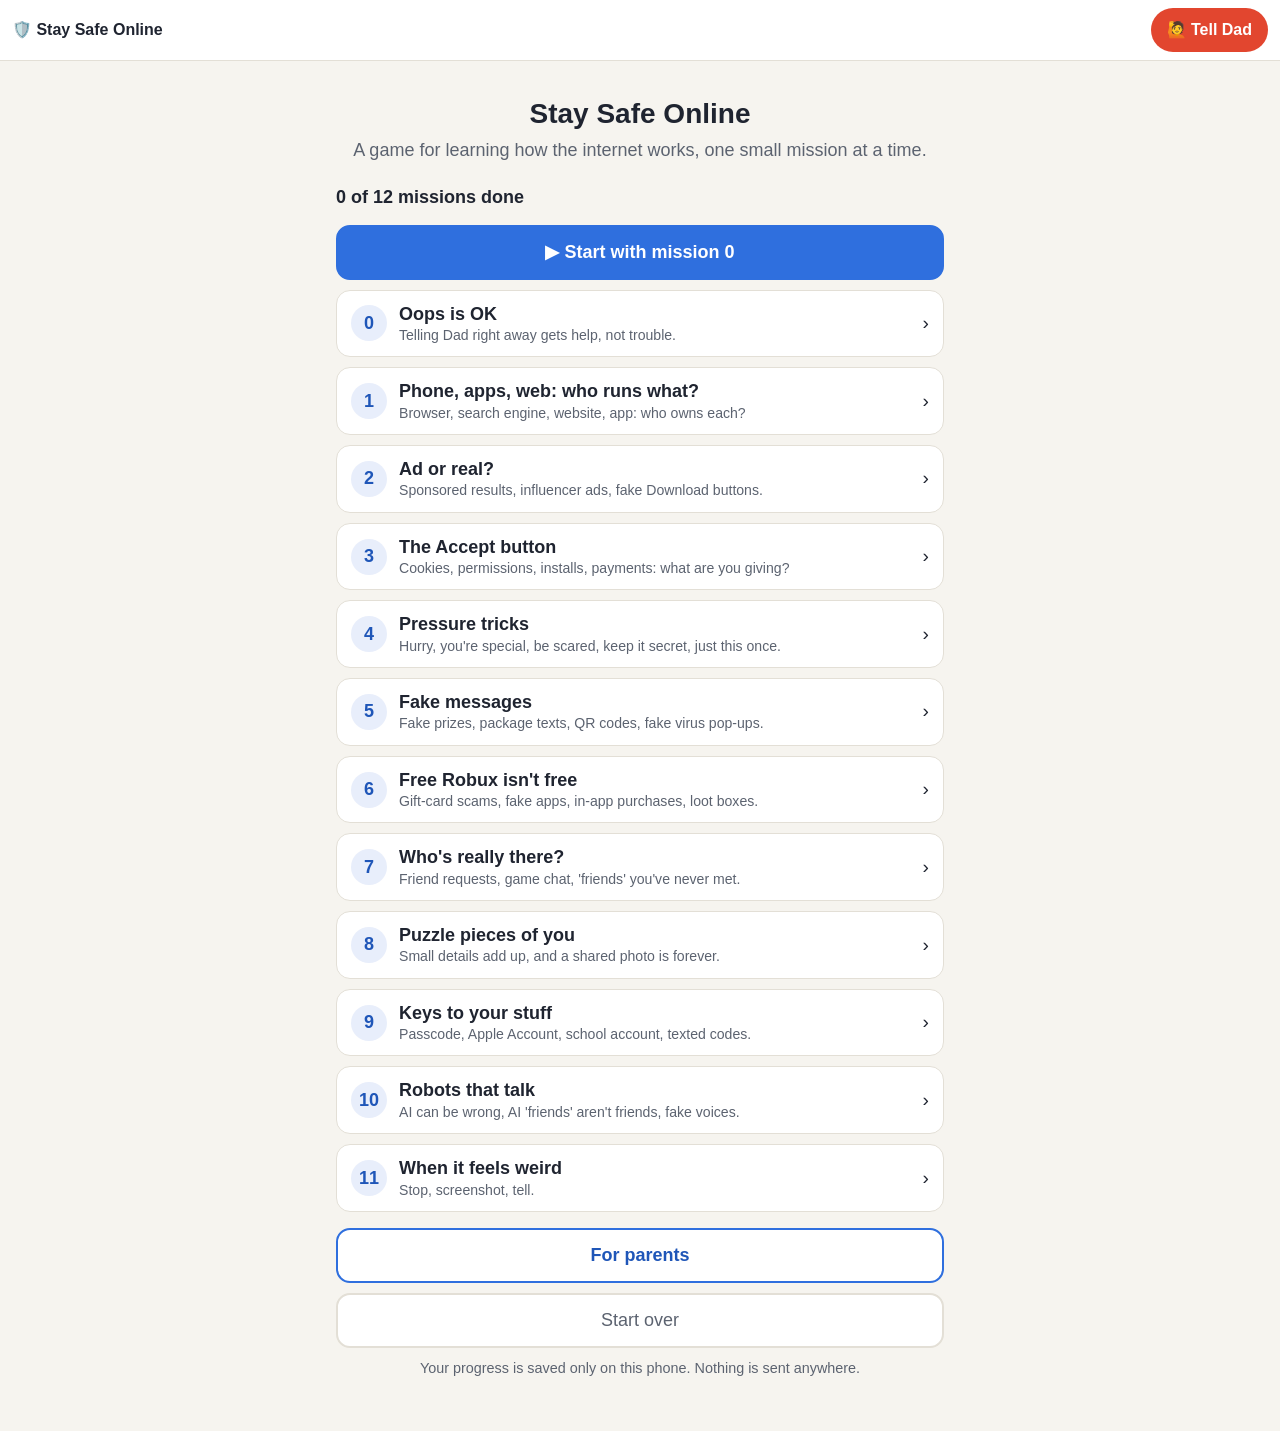
==== index.html @ 1c19ef4d "Stay Safe Online: 12-module self-paced internet safety game Static GitHub Pages site for an 11-year-" ====
<!DOCTYPE html>
<html lang="en">
<head>
  <meta charset="utf-8">
  <meta name="viewport" content="width=device-width, initial-scale=1, viewport-fit=cover">
  <meta name="robots" content="noindex">
  <title>Stay Safe Online</title>
  <link rel="stylesheet" href="styles.css">
</head>
<body>
  <header class="topbar">
    <a class="brand" href="#home">🛡️ Stay Safe Online</a>
    <button type="button" class="tell-dad" id="tellDadBtn" aria-haspopup="dialog">🙋 Tell Dad</button>
  </header>

  <main id="app" tabindex="-1">
    <noscript>
      <p class="card">This game needs JavaScript turned on in Safari. Ask Dad to help.</p>
    </noscript>
  </main>

  <div class="modal" id="tellDadModal" role="dialog" aria-modal="true" aria-labelledby="tellDadTitle" hidden>
    <div class="modal-box">
      <h2 id="tellDadTitle">Go get Dad 💛</h2>
      <p><strong>You're not in trouble.</strong> Telling Dad is always the right move.</p>
      <ol>
        <li>Stop. Don't tap anything else.</li>
        <li>If something weird is on your screen, take a screenshot: press the <strong>side button</strong> and <strong>volume up</strong> together.</li>
        <li>Show Dad your phone. Right now is the best time, even if it feels awkward.</li>
      </ol>
      <p class="small">It's never too late to tell, even if it happened days ago.</p>
      <button type="button" class="btn primary" id="tellDadClose">OK, got it</button>
    </div>
  </div>

  <script src="app.js"></script>
</body>
</html>
---- styles.css ----
/* Stay Safe Online — mobile-first, system fonts only */
:root {
  --bg: #f6f4ef;
  --card: #ffffff;
  --ink: #1f2430;
  --muted: #5c6370;
  --line: #e3dfd6;
  --brand: #2f6fde;
  --brand-dark: #1f56b8;
  --good: #1f8a4c;
  --good-bg: #e7f6ec;
  --oops: #b45d00;
  --oops-bg: #fff3e2;
  --dad: #e2462f;
  --radius: 16px;
  color-scheme: light;
}

* { box-sizing: border-box; }

html { -webkit-text-size-adjust: 100%; }

body {
  margin: 0;
  background: var(--bg);
  color: var(--ink);
  font-family: -apple-system, BlinkMacSystemFont, "Segoe UI", Roboto, Helvetica, Arial, sans-serif;
  font-size: 18px;
  line-height: 1.5;
  overflow-x: hidden;
}

main {
  max-width: 640px;
  margin: 0 auto;
  padding: 16px 16px calc(40px + env(safe-area-inset-bottom));
  outline: none;
}

h1 { font-size: 1.75rem; line-height: 1.2; margin: 8px 0 6px; }
h2 { font-size: 1.35rem; line-height: 1.25; margin: 0 0 10px; }
h3 { font-size: 1.1rem; margin: 0 0 8px; }
p { margin: 0 0 12px; }
ul, ol { padding-left: 1.3em; margin: 0 0 12px; }
li { margin-bottom: 6px; }
a { color: var(--brand-dark); }
.small { font-size: 0.9rem; color: var(--muted); }

/* Top bar */
.topbar {
  position: sticky;
  top: 0;
  z-index: 10;
  display: flex;
  align-items: center;
  justify-content: space-between;
  gap: 8px;
  padding: 8px 12px;
  padding-top: calc(8px + env(safe-area-inset-top));
  background: var(--card);
  border-bottom: 1px solid var(--line);
}
.brand {
  font-weight: 700;
  font-size: 1rem;
  text-decoration: none;
  color: var(--ink);
  min-height: 44px;
  display: flex;
  align-items: center;
}
.tell-dad {
  min-height: 44px;
  padding: 0 16px;
  border: none;
  border-radius: 999px;
  background: var(--dad);
  color: #fff;
  font: inherit;
  font-size: 1rem;
  font-weight: 700;
  cursor: pointer;
}

/* Cards and buttons */
.card {
  background: var(--card);
  border: 1px solid var(--line);
  border-radius: var(--radius);
  padding: 18px;
  margin: 0 0 16px;
}
.btn {
  display: flex;
  align-items: center;
  justify-content: center;
  width: 100%;
  min-height: 52px;
  padding: 12px 16px;
  margin: 0 0 10px;
  border: 2px solid var(--brand);
  border-radius: 14px;
  background: var(--card);
  color: var(--brand-dark);
  font: inherit;
  font-weight: 600;
  text-align: center;
  text-decoration: none;
  cursor: pointer;
}
.btn.primary { background: var(--brand); color: #fff; }
.btn.quiet { border-color: var(--line); color: var(--muted); font-weight: 500; }
.btn:active { transform: scale(0.99); }
.btn[disabled] { opacity: 0.45; cursor: default; }

.choice {
  display: block;
  width: 100%;
  min-height: 52px;
  padding: 14px 16px;
  margin: 0 0 10px;
  border: 2px solid var(--line);
  border-radius: 14px;
  background: var(--card);
  color: var(--ink);
  font: inherit;
  text-align: left;
  cursor: pointer;
}
.choice.picked-good { border-color: var(--good); background: var(--good-bg); }
.choice.picked-oops { border-color: var(--oops); background: var(--oops-bg); }
.choice[disabled] { cursor: default; }

/* Home */
.hero { text-align: center; padding: 12px 4px 4px; }
.hero p { color: var(--muted); }
.progress-line { font-weight: 600; margin: 4px 0 14px; color: var(--ink); }
.module-list { list-style: none; padding: 0; margin: 0 0 16px; }
.module-list li { margin: 0 0 10px; }
.module-link {
  display: flex;
  align-items: center;
  gap: 12px;
  min-height: 60px;
  padding: 12px 14px;
  background: var(--card);
  border: 1px solid var(--line);
  border-radius: 14px;
  color: var(--ink);
  text-decoration: none;
}
.module-num {
  flex: 0 0 36px;
  height: 36px;
  border-radius: 50%;
  background: #e8eefb;
  color: var(--brand-dark);
  font-weight: 700;
  display: flex;
  align-items: center;
  justify-content: center;
}
.module-link.done .module-num { background: var(--good); color: #fff; }
.module-title { flex: 1; font-weight: 600; line-height: 1.3; }
.module-title small { display: block; font-weight: 400; color: var(--muted); font-size: 0.88rem; }
.module-status { font-size: 1.2rem; }

/* Module flow */
.crumb { font-size: 0.9rem; color: var(--muted); margin: 4px 0 8px; }
.steps { display: flex; gap: 6px; margin: 0 0 14px; }
.steps span { flex: 1; height: 6px; border-radius: 3px; background: var(--line); }
.steps span.on { background: var(--brand); }
.question { font-weight: 700; margin: 14px 0 10px; }

.feedback { border-radius: var(--radius); padding: 16px; margin: 6px 0 14px; }
.feedback.good { background: var(--good-bg); border: 2px solid var(--good); }
.feedback.oops { background: var(--oops-bg); border: 2px solid var(--oops); }
.feedback h3 { margin-bottom: 6px; }

.todo { background: #eef3fd; border: 1px solid #cddbf6; border-radius: var(--radius); padding: 16px; margin: 0 0 16px; }
.todo h3 { color: var(--brand-dark); }
.todo ul { margin-bottom: 0; }

.parent-note { background: #fbf2d8; border: 1px dashed #c9a43a; border-radius: var(--radius); padding: 14px 16px; margin: 0 0 16px; font-size: 0.95rem; }

.debrief ol { padding-left: 1.4em; }
.debrief li { font-weight: 600; margin-bottom: 10px; }
.debrief li span { display: block; font-weight: 400; color: var(--muted); font-size: 0.92rem; }

.nav-row { display: flex; gap: 10px; margin-top: 8px; }
.nav-row .btn { flex: 1; margin: 0; font-size: 0.95rem; }

/* Fake screens (phone mock-ups) */
.screen {
  background: #fff;
  border: 3px solid #2a2d34;
  border-radius: 22px;
  padding: 12px;
  margin: 0 0 12px;
  font-size: 0.95rem;
  overflow-wrap: anywhere;
}
.screen-label { font-size: 0.75rem; text-transform: uppercase; letter-spacing: 0.05em; color: var(--muted); margin: 0 0 8px; text-align: center; }
.addr {
  background: #eef0f3;
  border-radius: 10px;
  padding: 6px 10px;
  font-size: 0.85rem;
  color: #3a3f48;
  margin: 0 0 10px;
  text-align: center;
}
.result { padding: 8px 4px; border-bottom: 1px solid #eee; }
.result:last-child { border-bottom: none; }
.result .r-title { color: #1a0dab; font-weight: 600; }
.result .r-url { color: #2a7a3b; font-size: 0.8rem; }
.tag { display: inline-block; font-size: 0.72rem; font-weight: 700; background: #222; color: #fff; border-radius: 4px; padding: 1px 6px; margin-right: 6px; vertical-align: middle; }
.bubble-from { font-size: 0.8rem; color: var(--muted); margin: 0 0 4px; }
.bubble { background: #e9e9eb; border-radius: 18px; padding: 10px 14px; margin: 0 0 8px; max-width: 92%; }
.bubble.me { background: #0a84ff; color: #fff; margin-left: auto; }
.chatline { margin: 0 0 6px; }
.chatline b { color: #6b3fc4; }
.popup {
  border: 2px solid #d33;
  border-radius: 14px;
  padding: 12px;
  text-align: center;
  background: #fff7f7;
}
.popup.calm { border-color: #c8ccd4; background: #fafbfc; }
.fakebtns { display: flex; flex-wrap: wrap; gap: 6px; justify-content: center; margin-top: 8px; }
.fakebtn { display: inline-block; padding: 6px 12px; border-radius: 8px; background: #e6e8ec; font-size: 0.85rem; font-weight: 600; }
.fakebtn.loud { background: #1db954; color: #fff; font-size: 1rem; }
.fakebtn.red { background: #d33; color: #fff; }
.profile { display: flex; gap: 10px; align-items: center; }
.avatar { flex: 0 0 48px; height: 48px; border-radius: 50%; background: #f0e6ff; display: flex; align-items: center; justify-content: center; font-size: 1.6rem; }
.post { border: 1px solid #eee; border-radius: 12px; padding: 8px 10px; margin: 0 0 8px; }

/* Tell Dad modal */
.modal {
  position: fixed;
  inset: 0;
  z-index: 50;
  background: rgba(20, 22, 28, 0.55);
  display: flex;
  align-items: center;
  justify-content: center;
  padding: 16px;
}
.modal[hidden] { display: none; }
.modal-box {
  background: var(--card);
  border-radius: 20px;
  padding: 20px;
  max-width: 440px;
  width: 100%;
  max-height: 90vh;
  overflow-y: auto;
}

/* Parents page */
.parents h2 { margin-top: 8px; }
.parents section { margin-bottom: 18px; }
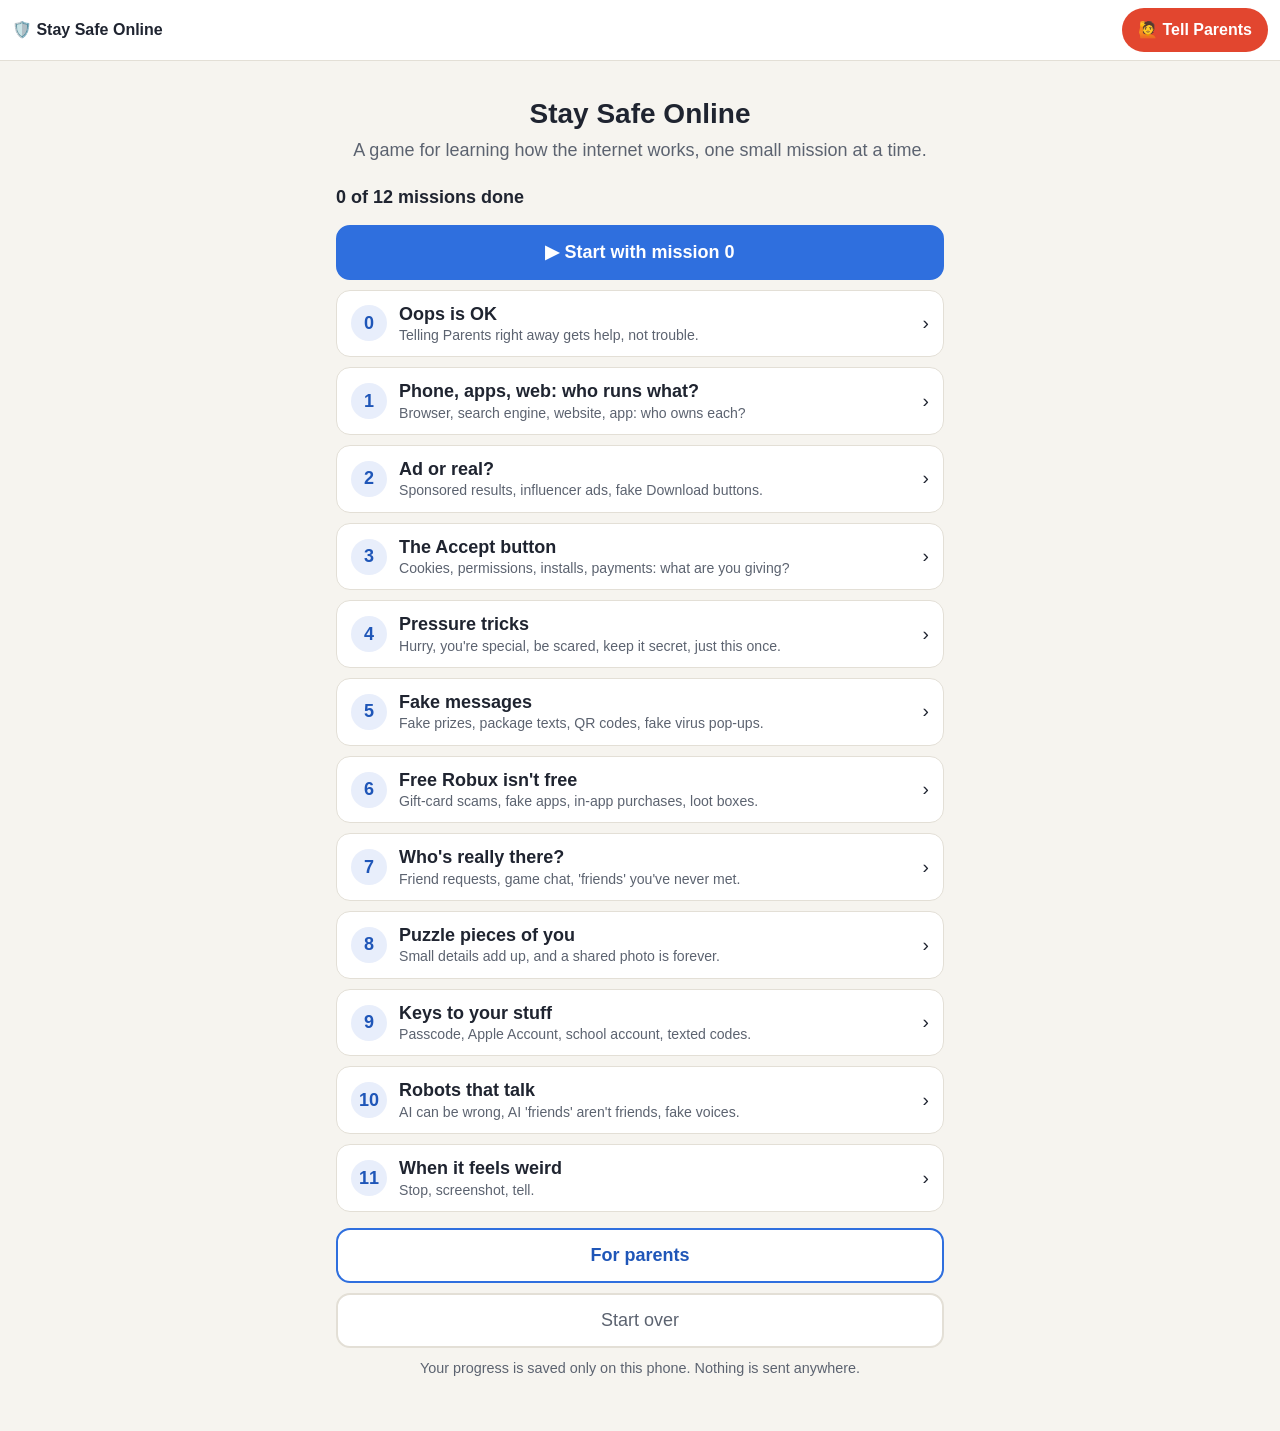
==== commit c6225082: "Say parents instead of dad throughout The button is now Tell Parents, and every mention in scenarios" ====
--- a/index.html
+++ b/index.html
@@ -10,26 +10,26 @@
 <body>
   <header class="topbar">
     <a class="brand" href="#home">🛡️ Stay Safe Online</a>
-    <button type="button" class="tell-dad" id="tellDadBtn" aria-haspopup="dialog">🙋 Tell Dad</button>
+    <button type="button" class="tell-parents" id="tellParentsBtn" aria-haspopup="dialog">🙋 Tell Parents</button>
   </header>
 
   <main id="app" tabindex="-1">
     <noscript>
-      <p class="card">This game needs JavaScript turned on in Safari. Ask Dad to help.</p>
+      <p class="card">This game needs JavaScript turned on in Safari. Ask Parents to help.</p>
     </noscript>
   </main>
 
-  <div class="modal" id="tellDadModal" role="dialog" aria-modal="true" aria-labelledby="tellDadTitle" hidden>
+  <div class="modal" id="tellParentsModal" role="dialog" aria-modal="true" aria-labelledby="tellParentsTitle" hidden>
     <div class="modal-box">
-      <h2 id="tellDadTitle">Go get Dad 💛</h2>
-      <p><strong>You're not in trouble.</strong> Telling Dad is always the right move.</p>
+      <h2 id="tellParentsTitle">Go get Parents 💛</h2>
+      <p><strong>You're not in trouble.</strong> Telling Parents is always the right move.</p>
       <ol>
         <li>Stop. Don't tap anything else.</li>
         <li>If something weird is on your screen, take a screenshot: press the <strong>side button</strong> and <strong>volume up</strong> together.</li>
-        <li>Show Dad your phone. Right now is the best time, even if it feels awkward.</li>
+        <li>Show Parents your phone. Right now is the best time, even if it feels awkward.</li>
       </ol>
       <p class="small">It's never too late to tell, even if it happened days ago.</p>
-      <button type="button" class="btn primary" id="tellDadClose">OK, got it</button>
+      <button type="button" class="btn primary" id="tellParentsClose">OK, got it</button>
     </div>
   </div>
 
--- a/styles.css
+++ b/styles.css
@@ -11,7 +11,7 @@
   --good-bg: #e7f6ec;
   --oops: #b45d00;
   --oops-bg: #fff3e2;
-  --dad: #e2462f;
+  --parents: #e2462f;
   --radius: 16px;
   color-scheme: light;
 }
@@ -69,12 +69,12 @@
   display: flex;
   align-items: center;
 }
-.tell-dad {
+.tell-parents {
   min-height: 44px;
   padding: 0 16px;
   border: none;
   border-radius: 999px;
-  background: var(--dad);
+  background: var(--parents);
   color: #fff;
   font: inherit;
   font-size: 1rem;
@@ -113,24 +113,6 @@
 .btn:active { transform: scale(0.99); }
 .btn[disabled] { opacity: 0.45; cursor: default; }
 
-.choice {
-  display: block;
-  width: 100%;
-  min-height: 52px;
-  padding: 14px 16px;
-  margin: 0 0 10px;
-  border: 2px solid var(--line);
-  border-radius: 14px;
-  background: var(--card);
-  color: var(--ink);
-  font: inherit;
-  text-align: left;
-  cursor: pointer;
-}
-.choice.picked-good { border-color: var(--good); background: var(--good-bg); }
-.choice.picked-oops { border-color: var(--oops); background: var(--oops-bg); }
-.choice[disabled] { cursor: default; }
-
 /* Home */
 .hero { text-align: center; padding: 12px 4px 4px; }
 .hero p { color: var(--muted); }
@@ -172,7 +154,8 @@
 .steps span.on { background: var(--brand); }
 .question { font-weight: 700; margin: 14px 0 10px; }
 
-.feedback { border-radius: var(--radius); padding: 16px; margin: 6px 0 14px; }
+.feedback { border-radius: var(--radius); padding: 16px; margin: 6px 0 14px; scroll-margin-top: 72px; }
+#result { scroll-margin-top: 72px; }
 .feedback.good { background: var(--good-bg); border: 2px solid var(--good); }
 .feedback.oops { background: var(--oops-bg); border: 2px solid var(--oops); }
 .feedback h3 { margin-bottom: 6px; }
@@ -190,53 +173,12 @@
 .nav-row { display: flex; gap: 10px; margin-top: 8px; }
 .nav-row .btn { flex: 1; margin: 0; font-size: 0.95rem; }
 
-/* Fake screens (phone mock-ups) */
-.screen {
-  background: #fff;
-  border: 3px solid #2a2d34;
-  border-radius: 22px;
-  padding: 12px;
-  margin: 0 0 12px;
-  font-size: 0.95rem;
-  overflow-wrap: anywhere;
-}
-.screen-label { font-size: 0.75rem; text-transform: uppercase; letter-spacing: 0.05em; color: var(--muted); margin: 0 0 8px; text-align: center; }
-.addr {
-  background: #eef0f3;
-  border-radius: 10px;
-  padding: 6px 10px;
-  font-size: 0.85rem;
-  color: #3a3f48;
-  margin: 0 0 10px;
-  text-align: center;
-}
-.result { padding: 8px 4px; border-bottom: 1px solid #eee; }
-.result:last-child { border-bottom: none; }
-.result .r-title { color: #1a0dab; font-weight: 600; }
-.result .r-url { color: #2a7a3b; font-size: 0.8rem; }
-.tag { display: inline-block; font-size: 0.72rem; font-weight: 700; background: #222; color: #fff; border-radius: 4px; padding: 1px 6px; margin-right: 6px; vertical-align: middle; }
-.bubble-from { font-size: 0.8rem; color: var(--muted); margin: 0 0 4px; }
+/* Message bubbles */
 .bubble { background: #e9e9eb; border-radius: 18px; padding: 10px 14px; margin: 0 0 8px; max-width: 92%; }
 .bubble.me { background: #0a84ff; color: #fff; margin-left: auto; }
-.chatline { margin: 0 0 6px; }
-.chatline b { color: #6b3fc4; }
-.popup {
-  border: 2px solid #d33;
-  border-radius: 14px;
-  padding: 12px;
-  text-align: center;
-  background: #fff7f7;
-}
-.popup.calm { border-color: #c8ccd4; background: #fafbfc; }
-.fakebtns { display: flex; flex-wrap: wrap; gap: 6px; justify-content: center; margin-top: 8px; }
-.fakebtn { display: inline-block; padding: 6px 12px; border-radius: 8px; background: #e6e8ec; font-size: 0.85rem; font-weight: 600; }
-.fakebtn.loud { background: #1db954; color: #fff; font-size: 1rem; }
-.fakebtn.red { background: #d33; color: #fff; }
-.profile { display: flex; gap: 10px; align-items: center; }
 .avatar { flex: 0 0 48px; height: 48px; border-radius: 50%; background: #f0e6ff; display: flex; align-items: center; justify-content: center; font-size: 1.6rem; }
-.post { border: 1px solid #eee; border-radius: 12px; padding: 8px 10px; margin: 0 0 8px; }
-
-/* Tell Dad modal */
+
+/* Tell Parents modal */
 .modal {
   position: fixed;
   inset: 0;
@@ -261,3 +203,390 @@
 /* Parents page */
 .parents h2 { margin-top: 8px; }
 .parents section { margin-bottom: 18px; }
+
+/* Realistic simulation: fake Safari + toy game + phishing ad */
+.sim-browser { border: 3px solid #2a2d34; border-radius: 22px; overflow: hidden; margin: 0 0 12px; background: #fff; }
+.sim-tabbar { display: flex; align-items: center; gap: 8px; padding: 8px 10px; background: #eef0f3; border-bottom: 1px solid var(--line); }
+.sim-tab { display: inline-flex; align-items: center; gap: 6px; background: #fff; border: 1px solid #d5d8de; border-radius: 10px 10px 0 0; padding: 6px 8px; font-size: 0.9rem; font-weight: 600; }
+.sim-tab-close { width: 28px; height: 28px; border-radius: 50%; border: none; background: #dfe3e8; font-size: 0.95rem; font-weight: 700; cursor: pointer; }
+.sim-tab-close:active { background: #c6ccd3; }
+.sim-addr { flex: 1; background: #fff; border-radius: 10px; padding: 6px 10px; font-size: 0.82rem; color: #3a3f48; text-align: center; overflow: hidden; text-overflow: ellipsis; white-space: nowrap; }
+.sim-game { position: relative; padding: 12px; min-height: 260px; background: linear-gradient(#dff3ff, #fff8e1); }
+.sim-score { font-weight: 700; margin-bottom: 8px; }
+.sim-field { position: relative; height: 200px; }
+.sim-star { position: absolute; width: 52px; height: 52px; font-size: 2rem; background: transparent; border: none; cursor: pointer; }
+.sim-ad { position: absolute; inset: 0; background: rgba(20, 22, 28, 0.45); display: flex; align-items: center; justify-content: center; padding: 16px; z-index: 5; }
+.sim-ad[hidden] { display: none; }
+.sim-ad-box { position: relative; background: #fff7f7; border: 3px solid #d33; border-radius: 16px; padding: 18px 14px 14px; text-align: center; width: 100%; max-width: 340px; }
+.sim-ad-box h3 { font-size: 1.4rem; margin-bottom: 6px; }
+.sim-fake-x { position: absolute; top: 6px; right: 6px; width: 28px; height: 28px; border-radius: 50%; border: none; background: #e6e8ec; font-weight: 700; cursor: pointer; }
+.sim-claim, .sim-claim2 { display: block; width: 100%; min-height: 52px; margin: 8px 0 0; border: none; border-radius: 12px; font: inherit; font-weight: 800; cursor: pointer; }
+.sim-claim { background: #1db954; color: #fff; font-size: 1.1rem; }
+.sim-claim2 { background: #2f6fde; color: #fff; }
+.sim-actions { margin: 0 0 12px; }
+
+/* Shared realistic-simulation pieces: pretend iPhone, Safari, App Store */
+.sim-root.sim-locked { pointer-events: none; opacity: 0.75; }
+.sim-phone { border: 3px solid #2a2d34; border-radius: 26px; overflow: hidden; margin: 0 0 12px; background: #fff; font-size: 0.95rem; }
+.sim-status { display: flex; justify-content: space-between; padding: 6px 16px 4px; font-size: 0.8rem; font-weight: 700; background: #f2f2f7; }
+.sim-notif { margin: 8px; padding: 10px 12px; border-radius: 14px; background: rgba(242, 242, 247, 0.96); border: 1px solid #e0e0e6; box-shadow: 0 2px 8px rgba(0, 0, 0, 0.08); font-size: 0.9rem; }
+.sim-notif b { display: block; font-size: 0.8rem; color: var(--muted); }
+.sim-home, .sim-dock { display: grid; grid-template-columns: repeat(4, 1fr); gap: 10px 4px; padding: 12px 8px; }
+.sim-home { background: linear-gradient(#cfe3ff, #f5d9ff); min-height: 170px; align-content: start; }
+.sim-dock { background: #e9e9ef; }
+.sim-icon { display: flex; flex-direction: column; align-items: center; gap: 4px; min-height: 76px; padding: 2px; border: none; background: transparent; font: inherit; font-size: 0.72rem; color: #1f2430; cursor: pointer; }
+.sim-icon-img { display: flex; align-items: center; justify-content: center; width: 52px; height: 52px; border-radius: 13px; font-size: 1.7rem; box-shadow: 0 1px 3px rgba(0, 0, 0, 0.15); }
+.sim-page { padding: 10px 12px; min-height: 220px; }
+.sim-gbar { display: flex; align-items: center; justify-content: space-between; margin-bottom: 8px; }
+.sim-gbar button { min-width: 44px; min-height: 44px; border: none; background: transparent; font-size: 1.2rem; cursor: pointer; color: #5f6368; }
+.sim-glogo { font-size: 1.4rem; font-weight: 700; color: #4a73d8; }
+.sim-gsearch { display: block; width: 100%; min-height: 44px; padding: 8px 14px; margin: 0 0 6px; border: 1px solid #dfe1e5; border-radius: 22px; background: #fff; font: inherit; text-align: left; cursor: pointer; }
+.sim-result { display: block; width: 100%; min-height: 52px; padding: 8px 4px; border: none; border-bottom: 1px solid #eee; background: transparent; font: inherit; text-align: left; cursor: pointer; }
+.sim-result .r-title { display: block; color: #1a0dab; font-weight: 600; }
+.sim-result .r-url { display: block; color: #2a7a3b; font-size: 0.8rem; }
+.sim-urlbar { padding: 6px 10px; background: #f2f2f7; border-top: 1px solid #ddd; }
+.sim-url { display: block; width: 100%; min-height: 44px; border: none; border-radius: 12px; background: #fff; font: inherit; font-size: 0.88rem; color: #3a3f48; cursor: pointer; overflow: hidden; text-overflow: ellipsis; white-space: nowrap; }
+.sim-toolbar { display: flex; justify-content: space-around; padding: 2px 4px 6px; background: #f2f2f7; }
+.sim-toolbar button { min-width: 44px; min-height: 44px; border: none; background: transparent; color: #0a6cff; font-size: 1.4rem; cursor: pointer; }
+.sim-tabs-ico { display: inline-block; width: 16px; height: 16px; border: 2px solid #0a6cff; border-radius: 3px; box-shadow: 4px -4px 0 -2px #f2f2f7, 4px -4px 0 0 #0a6cff; }
+.sim-cats { background: #fffbe6; }
+.sim-cats h3 { text-align: center; font-size: 1.3rem; }
+.sim-badge { display: block; margin: 0 auto 10px; min-height: 44px; padding: 6px 14px; border: 2px solid #1f8a4c; border-radius: 999px; background: #e7f6ec; color: #1f8a4c; font: inherit; font-size: 0.85rem; font-weight: 700; cursor: pointer; }
+.sim-loud { display: block; width: 100%; min-height: 52px; margin: 0 0 10px; border: none; border-radius: 12px; background: #ff5a1f; color: #fff; font: inherit; font-weight: 800; cursor: pointer; }
+.sim-foot { display: block; width: 100%; min-height: 44px; border: none; background: transparent; color: var(--muted); font: inherit; font-size: 0.8rem; cursor: pointer; }
+.sim-store { padding: 8px 12px 12px; }
+.sim-link { min-height: 44px; padding: 0 4px; border: none; background: transparent; color: #0a6cff; font: inherit; cursor: pointer; }
+.sim-app-head { display: flex; gap: 12px; align-items: flex-start; margin: 4px 0 10px; }
+.sim-app-icon { flex: 0 0 84px; height: 84px; border-radius: 20px; background: #d6ecff; display: flex; align-items: center; justify-content: center; font-size: 2.8rem; }
+.sim-app-meta { flex: 1; min-width: 0; }
+.sim-app-meta strong { display: block; font-size: 1.1rem; }
+.sim-dev { display: block; min-height: 44px; padding: 0; border: none; background: transparent; color: #0a6cff; font: inherit; font-size: 0.9rem; text-align: left; cursor: pointer; }
+.sim-get-row { display: flex; align-items: center; gap: 8px; flex-wrap: wrap; }
+.sim-get { min-width: 76px; min-height: 44px; border: none; border-radius: 999px; background: #0a6cff; color: #fff; font: inherit; font-weight: 800; cursor: pointer; }
+.sim-pick { display: block; width: 100%; min-height: 44px; margin: 0 0 8px; border: none; border-radius: 12px; background: #fff4d6; font: inherit; font-size: 0.88rem; font-weight: 700; cursor: pointer; }
+.sim-row { display: flex; justify-content: space-between; align-items: center; width: 100%; min-height: 48px; padding: 0 4px; border: none; border-top: 1px solid #eee; background: transparent; font: inherit; cursor: pointer; }
+.sim-reveal { margin-top: 8px; padding: 10px 12px; border-radius: 12px; background: #f2f2f7; font-size: 0.9rem; }
+.sim-check { font-weight: 700; font-size: 0.95rem; margin: 0 0 10px; }
+.sim-hint { background: #fffbea; border: 1px solid #e6d27a; border-radius: 12px; padding: 10px 12px; font-size: 0.95rem; scroll-margin-top: 72px; }
+.sim-hint[hidden] { display: none; }
+
+/* Modules 2-4 simulations: search ads, video feed, download page,
+   cookie banner, permission alert, game pop-ups, game chat, Messages */
+.sim-rel { position: relative; }
+.sim-homebar { display: flex; align-items: center; justify-content: center; width: 100%; min-height: 44px; border: none; background: #f2f2f7; cursor: pointer; }
+.sim-homebar span { display: block; width: 134px; height: 5px; border-radius: 3px; background: #1f2430; }
+.sim-overlay { position: absolute; inset: 0; z-index: 5; display: flex; align-items: center; justify-content: center; padding: 14px; background: rgba(20, 22, 28, 0.45); }
+.sim-overlay.sim-bottom { align-items: flex-end; padding: 8px; }
+.sim-reveal p { margin: 0; }
+
+.sim-adline { display: flex; align-items: center; justify-content: space-between; margin-top: 4px; }
+.sim-spons { font-size: 0.78rem; font-weight: 700; color: #3a3f48; }
+.sim-adinfo { min-width: 44px; min-height: 44px; border: none; background: transparent; font-size: 1.1rem; color: #5f6368; cursor: pointer; }
+.sim-result .r-desc { display: block; color: #4d5156; font-size: 0.85rem; }
+.sim-shopnow { display: block; min-height: 44px; margin: 0 0 6px; padding: 0 16px; border: 1px solid #dfe1e5; border-radius: 22px; background: #fff; color: #1a0dab; font: inherit; font-size: 0.9rem; font-weight: 600; cursor: pointer; }
+.sim-salepage { text-align: center; background: #fff7f7; }
+.sim-fakebuy { display: inline-block; padding: 10px 22px; border-radius: 12px; background: #1db954; color: #fff; font-weight: 800; margin-bottom: 8px; }
+
+.sim-video { position: relative; min-height: 330px; padding: 12px 64px 12px 12px; background: linear-gradient(160deg, #ff8fb8, #8a4fd8 60%, #2a1a4a); color: #fff; display: flex; flex-direction: column; justify-content: space-between; }
+.sim-vid-art { text-align: center; font-size: 3rem; line-height: 1.2; padding-top: 18px; }
+.sim-vid-art span { font-size: 1rem; font-weight: 700; }
+.sim-rail { position: absolute; right: 6px; bottom: 16px; display: flex; flex-direction: column; gap: 6px; }
+.sim-rail button { display: flex; flex-direction: column; align-items: center; min-width: 50px; min-height: 56px; border: none; background: transparent; color: #fff; font: inherit; font-size: 1.5rem; cursor: pointer; }
+.sim-rail button span { font-size: 0.7rem; font-weight: 700; }
+.sim-vcap p { margin: 0; font-size: 0.9rem; }
+.sim-vuser { display: flex; align-items: center; gap: 8px; }
+.sim-vname { min-height: 44px; padding: 0; border: none; background: transparent; color: #fff; font: inherit; font-weight: 800; cursor: pointer; }
+.sim-follow { min-height: 36px; padding: 0 12px; border: 1px solid #fff; border-radius: 8px; background: transparent; color: #fff; font: inherit; font-size: 0.8rem; font-weight: 700; cursor: pointer; }
+.sim-paid { display: block; min-height: 32px; padding: 0; border: none; background: transparent; color: rgba(255, 255, 255, 0.8); font: inherit; font-size: 0.75rem; cursor: pointer; }
+.sim-more { min-height: 32px; padding: 0 2px; border: none; background: transparent; color: rgba(255, 255, 255, 0.75); font: inherit; font-weight: 700; cursor: pointer; }
+.sim-tags { display: flex; flex-wrap: wrap; gap: 4px; }
+.sim-htag { min-height: 44px; padding: 0 6px; border: none; background: transparent; color: #fff; font: inherit; font-size: 0.9rem; font-weight: 800; cursor: pointer; }
+.sim-vbtns { display: flex; gap: 8px; padding: 8px; }
+.sim-shopbar, .sim-codebtn { flex: 1; min-height: 48px; border: none; border-radius: 12px; font: inherit; font-size: 0.85rem; font-weight: 800; cursor: pointer; }
+.sim-shopbar { background: #ff3b7f; color: #fff; }
+.sim-codebtn { background: #f2f2f7; color: #1f2430; }
+
+.sim-dlpage h3 { text-align: center; }
+.sim-preview { text-align: center; font-size: 2rem; background: #fdf3ff; border-radius: 12px; padding: 8px; margin: 0 0 8px; }
+.sim-dlad { position: relative; margin: 0 0 8px; }
+.sim-admark { position: absolute; top: 2px; right: 6px; font-size: 0.6rem; color: rgba(255, 255, 255, 0.85); }
+.sim-dl { display: block; width: 100%; min-height: 56px; border: none; border-radius: 12px; background: #1db954; color: #fff; font: inherit; font-size: 1.05rem; font-weight: 800; cursor: pointer; }
+.sim-file { font-size: 0.85rem; color: #3a3f48; margin: 0 0 8px; }
+.sim-filelink { min-height: 44px; padding: 0 4px; border: none; background: transparent; color: #0a6cff; font: inherit; font-size: 0.85rem; text-decoration: underline; cursor: pointer; }
+
+.sim-libhead { font-weight: 800; font-size: 1.1rem; color: #1f56b8; margin: 0 0 8px; }
+.sim-cookie { position: absolute; left: 8px; right: 8px; bottom: 8px; z-index: 5; padding: 12px; border-radius: 14px; background: #fff; border: 1px solid #c8ccd4; box-shadow: 0 -2px 14px rgba(0, 0, 0, 0.18); font-size: 0.9rem; }
+.sim-cookie p { margin: 4px 0 8px; }
+.sim-cbtns { display: flex; gap: 8px; }
+.sim-cbtn { flex: 1; min-height: 44px; border: 1px solid #1f56b8; border-radius: 10px; background: #fff; color: #1f56b8; font: inherit; font-weight: 700; cursor: pointer; }
+.sim-cbtn.wide { display: block; width: 100%; }
+.sim-clink { display: block; width: 100%; min-height: 44px; border: none; background: transparent; color: #5c6370; font: inherit; font-size: 0.85rem; text-decoration: underline; cursor: pointer; }
+.sim-crow { display: flex; align-items: center; justify-content: space-between; gap: 8px; }
+.sim-switch { position: relative; flex: 0 0 56px; width: 56px; height: 44px; border: none; background: transparent; cursor: pointer; }
+.sim-switch span { position: absolute; left: 2px; top: 7px; width: 52px; height: 30px; border-radius: 15px; background: #d1d1d6; }
+.sim-switch span::after { content: ""; position: absolute; left: 2px; top: 2px; width: 26px; height: 26px; border-radius: 50%; background: #fff; box-shadow: 0 1px 3px rgba(0, 0, 0, 0.3); }
+.sim-switch.on span { background: #34c759; }
+.sim-switch.on span::after { left: 24px; }
+
+.sim-flash { min-height: 300px; padding: 16px; background: #1c1c1e; color: #fff; text-align: center; }
+.sim-flash.on { background: #fff7c2; color: #1f2430; }
+.sim-flash-name { font-weight: 700; }
+.sim-flash-btn { width: 120px; height: 120px; border-radius: 50%; border: 4px solid #555; background: #2c2c2e; font-size: 3rem; cursor: pointer; }
+.sim-flash.on .sim-flash-btn { background: #ffe066; border-color: #f2c200; }
+.sim-alert { width: 100%; max-width: 280px; border-radius: 14px; overflow: hidden; background: rgba(245, 245, 247, 0.98); color: #1f2430; text-align: center; }
+.sim-alert-t { font-weight: 700; font-size: 0.95rem; margin: 14px 14px 4px; }
+.sim-alert-b { font-size: 0.8rem; margin: 0 14px 12px; }
+.sim-alert button { display: block; width: 100%; min-height: 44px; border: none; border-top: 1px solid #c8c8cc; background: transparent; color: #0a6cff; font: inherit; font-size: 1rem; cursor: pointer; }
+
+.sim-gamescreen { min-height: 300px; padding: 10px 12px; background: linear-gradient(#bfe6ff, #e9d6ff); }
+.sim-gtitle { display: flex; justify-content: space-between; font-weight: 800; margin: 0 0 10px; }
+.sim-levelup { text-align: center; background: #fff; border-radius: 16px; padding: 16px; margin-top: 20px; }
+.sim-stars { font-size: 2rem; margin: 0 0 8px; }
+.sim-gbtn { min-height: 52px; padding: 0 24px; border: none; border-radius: 14px; background: #2f6fde; color: #fff; font: inherit; font-weight: 800; cursor: pointer; }
+.sim-board { display: grid; grid-template-columns: repeat(4, 1fr); gap: 8px; }
+.sim-bubble { min-height: 56px; border: none; background: transparent; font-size: 2rem; cursor: pointer; }
+.sim-gpop { width: 100%; max-width: 320px; padding: 14px; border: 3px solid #d33; border-radius: 16px; background: #fff7f7; text-align: center; }
+.sim-gpop p { margin: 0 0 6px; }
+.sim-countdown { font-size: 1.3rem; font-weight: 800; color: #d33; }
+.sim-later { display: block; margin: 6px auto 0; min-height: 44px; padding: 0 12px; border: none; background: transparent; color: #8a8f98; font: inherit; font-size: 0.8rem; cursor: pointer; }
+
+.sim-shop { background: linear-gradient(#2a1a4a, #4a2a7a); color: #fff; }
+.sim-shophead { display: flex; align-items: center; justify-content: space-between; margin: 0 0 10px; }
+.sim-gback { min-height: 44px; padding: 0 10px; border: none; border-radius: 10px; background: rgba(255, 255, 255, 0.15); color: #fff; font: inherit; font-weight: 700; cursor: pointer; }
+.sim-deal { padding: 12px; border: 3px solid #ffcc00; border-radius: 16px; background: rgba(255, 255, 255, 0.08); text-align: center; }
+.sim-deal p { margin: 0 0 6px; }
+.sim-deal .small { color: #e0d6f5; }
+.sim-deal-t { font-weight: 800; color: #ffcc00; }
+.sim-shop .sim-countdown { color: #ff6b6b; font-size: 1.8rem; }
+.sim-items { display: grid; grid-template-columns: 1fr 1fr; gap: 8px; margin-top: 10px; }
+.sim-item { display: flex; flex-direction: column; align-items: center; min-height: 80px; padding: 6px; border: none; border-radius: 12px; background: rgba(255, 255, 255, 0.12); color: #fff; font: inherit; font-size: 1.6rem; cursor: pointer; }
+.sim-item span { font-size: 0.8rem; }
+.sim-field-fake { margin: 0 0 6px; padding: 8px 10px; border: 1px solid #c8ccd4; border-radius: 8px; background: #fff; color: #1f2430; text-align: left; font-size: 0.9rem; }
+
+.sim-chat { min-height: 320px; display: flex; flex-direction: column; background: #fff; }
+.sim-chathead, .sim-msghead { display: flex; align-items: center; justify-content: space-between; gap: 6px; padding: 2px 6px; background: #f2f2f7; border-bottom: 1px solid #e0e0e6; }
+.sim-chatname { flex: 1; min-height: 44px; border: none; background: transparent; font: inherit; font-weight: 800; cursor: pointer; }
+.sim-dots { min-width: 44px; min-height: 44px; border: none; background: transparent; font-size: 1.3rem; color: #0a6cff; cursor: pointer; }
+.sim-thread { flex: 1; padding: 10px; }
+.sim-day { text-align: center; font-size: 0.75rem; color: var(--muted); margin: 0 0 8px; }
+.sim-compose { display: block; width: calc(100% - 16px); min-height: 44px; margin: 6px 8px 8px; padding: 0 14px; border: 1px solid #d1d1d6; border-radius: 22px; background: #fff; color: #8a8f98; font: inherit; text-align: left; cursor: pointer; }
+.sim-qt { display: flex; background: #d1d4da; }
+.sim-qt button { flex: 1; min-height: 44px; border: none; border-right: 1px solid #b8bcc4; background: transparent; font: inherit; font-size: 0.85rem; cursor: pointer; }
+.sim-qt button:last-child { border-right: none; }
+.sim-keys { display: flex; flex-direction: column; align-items: center; gap: 6px; padding: 8px 4px 12px; background: #d1d4da; color: #3a3f48; font-size: 0.95rem; letter-spacing: 0.3em; }
+.sim-sheet { width: 100%; }
+.sim-sheet button { display: block; width: 100%; min-height: 50px; border: none; border-bottom: 1px solid #d1d1d6; background: #f9f9fb; color: #0a6cff; font: inherit; cursor: pointer; }
+.sim-sheet button:first-child { border-radius: 14px 14px 0 0; }
+.sim-sheet button:nth-child(3) { border-radius: 0 0 14px 14px; border-bottom: none; }
+.sim-sheet button.danger { color: #d33; font-weight: 700; }
+.sim-sheet button.cancel { margin-top: 8px; border-radius: 14px; font-weight: 700; }
+
+.sim-sender { flex: 1; display: flex; flex-direction: column; align-items: center; font-size: 0.8rem; padding: 4px 44px 4px 0; }
+.sim-sender small { color: var(--muted); }
+.sim-av { display: flex; align-items: center; justify-content: center; width: 36px; height: 36px; border-radius: 50%; background: #a0a4ad; color: #fff; font-weight: 700; }
+.sim-junk { margin: 8px; padding: 8px 10px; border-radius: 12px; background: #f2f2f7; font-size: 0.8rem; text-align: center; color: #3a3f48; }
+.sim-junkbtn { display: block; width: 100%; min-height: 44px; border: none; background: transparent; color: #0a6cff; font: inherit; font-size: 0.9rem; font-weight: 600; cursor: pointer; }
+.sim-linkcard { display: block; width: 92%; min-height: 56px; padding: 8px 12px; border: none; border-radius: 14px; background: #e9e9eb; font: inherit; text-align: left; cursor: pointer; }
+.sim-linkcard b, .sim-linkcard span { display: block; }
+.sim-linkcard span { font-size: 0.8rem; color: var(--muted); }
+.sim-gzapp { text-align: center; background: #fff8ee; }
+.sim-ok { color: var(--good); font-weight: 700; }
+
+/* Modules 5-7 simulations: Messages inbox, Camera + QR poster, virus page,
+   Safari tab switcher, Robux generator, in-game chat, mystery chest,
+   friend requests */
+.sim-sheet button.endgrp { border-radius: 0 0 14px 14px; border-bottom: none; }
+.sim-sheet button.solo { border-radius: 14px; border-bottom: none; }
+.sim-chips { display: flex; flex-wrap: wrap; gap: 6px; padding: 8px; background: #d1d4da; }
+.sim-chips button { flex: 1 1 auto; min-height: 44px; padding: 6px 12px; border: none; border-radius: 22px; background: #fff; color: #1f2430; font: inherit; font-size: 0.85rem; cursor: pointer; }
+
+.sim-inbox { min-height: 260px; }
+.sim-inbox-t { font-size: 1.5rem; font-weight: 800; margin: 6px 12px 4px; }
+.sim-inrow { display: flex; align-items: center; gap: 8px; width: 100%; min-height: 64px; padding: 8px 10px 8px 2px; border: none; border-bottom: 1px solid #eee; background: #fff; font: inherit; text-align: left; cursor: pointer; }
+.sim-dot { flex: 0 0 12px; color: #0a84ff; font-size: 0.7rem; text-align: center; }
+.sim-inmain { flex: 1; min-width: 0; }
+.sim-inname { display: flex; justify-content: space-between; gap: 6px; }
+.sim-inname small { color: var(--muted); font-size: 0.75rem; white-space: nowrap; }
+.sim-inprev { display: block; color: var(--muted); font-size: 0.82rem; overflow: hidden; text-overflow: ellipsis; white-space: nowrap; }
+
+.sim-cam { background: #000; color: #fff; }
+.sim-camtop, .sim-camctrl { display: flex; align-items: center; justify-content: space-between; padding: 4px 12px; }
+.sim-camtop span { font-size: 0.75rem; font-weight: 700; color: #ffd60a; letter-spacing: 0.08em; }
+.sim-camtop button, .sim-zoom { min-width: 44px; min-height: 44px; border: none; border-radius: 50%; background: rgba(255, 255, 255, 0.14); color: #fff; font: inherit; font-size: 0.9rem; cursor: pointer; }
+.sim-viewfinder { position: relative; padding: 14px 12px 70px; background: linear-gradient(#7fb069, #4a7c3a); }
+.sim-viewfinder.snap { animation: simSnap 0.3s; }
+@keyframes simSnap { 0% { filter: brightness(3); } 100% { filter: none; } }
+.sim-poster { display: flex; flex-direction: column; align-items: center; gap: 6px; width: 100%; padding: 12px; border: 4px solid #f2c200; border-radius: 6px; background: #fffdf2; color: #1f2430; font: inherit; font-size: 0.85rem; cursor: pointer; }
+.sim-qr { display: grid; grid-template-columns: repeat(7, 12px); gap: 0; padding: 6px; background: #fff; border: 1px solid #ccc; }
+.sim-qr i { display: block; width: 12px; height: 12px; }
+.sim-qr i.on { background: #111; }
+.sim-qrchip { position: absolute; left: 50%; bottom: 12px; transform: translateX(-50%); display: flex; flex-direction: column; align-items: center; min-height: 48px; width: 86%; padding: 6px 12px; border: none; border-radius: 14px; background: #ffd60a; color: #1f2430; font: inherit; font-size: 0.85rem; cursor: pointer; overflow-wrap: anywhere; }
+.sim-qrchip span { font-size: 0.72rem; }
+.sim-camctrl { padding: 8px 18px; }
+.sim-shutter { width: 64px; height: 64px; border: 4px solid #fff; border-radius: 50%; background: #fff; box-shadow: inset 0 0 0 3px #000; cursor: pointer; }
+
+.sim-dino { background: #f3fbe9; min-height: 400px; }
+.sim-virusbg { background: rgba(120, 0, 0, 0.6); align-items: flex-start; }
+.sim-virus { width: 100%; padding: 12px; border: 3px solid #d33; border-radius: 12px; background: #fff; text-align: center; }
+.sim-virus h3 { color: #d33; }
+.sim-virus p { margin: 0 0 6px; }
+.sim-claim.sim-red { background: #d33; }
+.sim-telno { display: block; width: 100%; min-height: 44px; margin-top: 8px; border: none; background: transparent; color: #0a6cff; font: inherit; font-size: 0.85rem; text-decoration: underline; cursor: pointer; }
+
+.sim-tabgrid { display: grid; grid-template-columns: 1fr 1fr; gap: 10px; padding: 14px 10px; min-height: 260px; background: #3a3a3c; align-content: start; }
+.sim-tabcard { min-width: 0; border-radius: 12px; overflow: hidden; background: #fff; }
+.sim-tabcard-head { display: flex; align-items: center; justify-content: space-between; gap: 2px; padding-left: 6px; background: #e5e5ea; font-size: 0.68rem; font-weight: 700; min-width: 0; }
+.sim-tabcard-head span { overflow: hidden; text-overflow: ellipsis; white-space: nowrap; }
+.sim-tabx { flex: 0 0 44px; min-height: 44px; border: none; background: transparent; font-size: 1rem; font-weight: 700; cursor: pointer; }
+.sim-tabprev { display: block; width: 100%; min-height: 110px; border: none; background: #f3fbe9; font: inherit; font-size: 0.85rem; text-align: center; cursor: pointer; }
+.sim-tabprev-red { background: #ffe5e5; color: #d33; font-weight: 800; }
+.sim-tabbot { display: flex; align-items: center; justify-content: space-between; padding: 4px 12px; background: #2c2c2e; color: #fff; font-size: 0.85rem; }
+
+.sim-rbx { background: #fffbe6; text-align: center; }
+.sim-ticker { font-size: 0.8rem; color: var(--good); font-weight: 700; margin: 0 0 8px; }
+.sim-input { display: block; width: 100%; min-height: 52px; margin: 0 0 8px; padding: 4px 10px; border: 1px solid #c8ccd4; border-radius: 8px; background: #fff; font: inherit; font-size: 0.9rem; text-align: left; cursor: pointer; }
+.sim-input small { display: block; font-size: 0.7rem; color: var(--muted); }
+.sim-input .ph { color: #a0a4ad; }
+.sim-amts { display: flex; gap: 6px; margin: 0 0 6px; }
+.sim-amts button { flex: 1; min-height: 44px; border: 2px solid #f2c200; border-radius: 10px; background: #fff; font: inherit; font-size: 0.85rem; font-weight: 700; cursor: pointer; }
+.sim-amts button.on { background: #f2c200; }
+.sim-warn { color: #d33; font-weight: 700; font-size: 0.85rem; margin: 0; }
+
+.sim-gc { min-height: 340px; display: flex; flex-direction: column; background: #22272e; color: #e6e8ec; }
+.sim-gcworld { text-align: center; font-size: 1.6rem; line-height: 1.4; padding: 10px; background: linear-gradient(#8fd3ff, #7cc46a); }
+.sim-gclog { flex: 1; padding: 8px 10px; }
+.sim-gcsys { margin: 0; padding: 6px 10px; font-size: 0.75rem; color: #9aa4b2; }
+.sim-gcmsg { margin: 0 0 6px; font-size: 0.9rem; }
+.sim-gcmsg b { color: #7ee787; }
+.sim-gcname { min-height: 32px; padding: 0 2px; border: none; background: transparent; color: #f9c74f; font: inherit; font-weight: 800; cursor: pointer; }
+.sim-gc .sim-day { color: #9aa4b2; }
+.sim-gcin { display: block; width: calc(100% - 16px); min-height: 44px; margin: 6px 8px 8px; padding: 0 14px; border: 1px solid #444c56; border-radius: 10px; background: #2d333b; color: #9aa4b2; font: inherit; text-align: left; cursor: pointer; }
+.sim-gcin.light { width: 100%; margin: 6px 0 8px; border-color: #d1d1d6; background: #fff; color: #8a8f98; }
+.sim-chathead.dark { background: #2d333b; border-bottom-color: #444c56; color: #e6e8ec; }
+.sim-chathead.dark .sim-link, .sim-chathead.dark .sim-dots { color: #58a6ff; }
+.sim-handle { min-height: 32px; padding: 0 4px; border: none; border-radius: 6px; background: rgba(88, 166, 255, 0.18); color: #58a6ff; font: inherit; font-weight: 700; cursor: pointer; }
+.sim-pcard { width: 100%; max-width: 280px; padding: 14px; border-radius: 16px; background: #fff; color: #1f2430; text-align: center; }
+.sim-pcard p { margin: 0 0 8px; }
+.sim-pcard button { display: block; width: 100%; min-height: 44px; margin: 0 0 6px; border: 1px solid #d1d1d6; border-radius: 10px; background: #f2f2f7; color: #0a6cff; font: inherit; font-weight: 600; cursor: pointer; }
+.sim-pcard button.danger { color: #d33; }
+.sim-pcard button.fill { background: #0a6cff; border-color: #0a6cff; color: #fff; }
+.sim-pc-av { width: 56px; height: 56px; margin: 0 auto 6px; border-radius: 50%; background: #f0e6ff; display: flex; align-items: center; justify-content: center; font-size: 1.8rem; }
+
+.sim-chestbox { font-size: 3rem; line-height: 1.1; }
+.sim-oddsbtn { color: #e0d6f5; }
+.sim-odds { color: #1f2430; }
+
+.sim-friends { min-height: 300px; }
+.sim-frtabs { display: flex; gap: 4px; margin: 0 0 10px; padding: 3px; border-radius: 10px; background: #eef0f3; }
+.sim-frtabs button { flex: 1; min-height: 44px; border: none; border-radius: 8px; background: transparent; font: inherit; font-size: 0.9rem; cursor: pointer; }
+.sim-frtabs button.on { background: #fff; font-weight: 700; box-shadow: 0 1px 3px rgba(0, 0, 0, 0.12); }
+.sim-frwho { display: flex; align-items: center; gap: 10px; width: 100%; min-height: 56px; margin: 0 0 8px; padding: 0; border: none; background: transparent; font: inherit; text-align: left; cursor: pointer; }
+.sim-prof { text-align: center; }
+.sim-prof p { margin: 0 0 6px; }
+.sim-cbtn.fill { background: #1f56b8; color: #fff; }
+.sim-cbtn.red { border-color: #d33; color: #d33; }
+.sim-buildgrid { display: grid; grid-template-columns: repeat(6, 1fr); gap: 3px; padding: 0 10px 6px; }
+.sim-cell { min-height: 44px; border: 1px dashed #5a6472; border-radius: 4px; background: #7cc46a; font-size: 1.3rem; cursor: pointer; }
+.sim-cell.on { border-style: solid; background: #c58b5b; }
+
+/* Mission 0 + Modules 8-11 simulations: Messages threads, photo profile,
+   post composer with crop/location, group chat, AI chat, voice message,
+   Phone app, and a pretend iPhone with real side buttons (screenshots) */
+.sim-notifbtn { display: block; width: calc(100% - 16px); color: inherit; font: inherit; font-size: 0.9rem; text-align: left; cursor: pointer; }
+.sim-sent { display: block; margin-top: 4px; color: #0a6cff; font-size: 0.82rem; }
+.sim-senderbtn { border: none; background: transparent; font: inherit; font-size: 0.8rem; color: inherit; min-height: 44px; cursor: pointer; }
+.sim-who { margin: 0 0 2px 6px; font-size: 0.72rem; color: var(--muted); }
+.sim-gtag { font-size: 0.75rem; color: #9aa4b2; padding-left: 6px; }
+.sim-chathead.dark strong { flex: 1; text-align: center; }
+.sim-photobub { display: flex; flex-direction: column; align-items: center; justify-content: center; width: 150px; min-height: 96px; margin: 0 0 8px; border: none; border-radius: 18px; background: #dfe6ef; font: inherit; font-size: 2rem; cursor: pointer; }
+.sim-photobub span { font-size: 0.75rem; color: var(--muted); }
+.sim-silly { background: #fff1b8; }
+.sim-blurpic { background: linear-gradient(135deg, #c9ced6, #e4e7ec); filter: saturate(0.6); }
+.sim-gone { margin: 0 0 8px 6px; font-size: 0.8rem; font-style: italic; color: var(--muted); }
+.sim-sysline { display: block; width: 100%; min-height: 44px; margin: 0 0 4px; border: none; background: transparent; color: var(--muted); font: inherit; font-size: 0.78rem; cursor: pointer; }
+.sim-bubbtn { display: block; border: none; font: inherit; text-align: left; cursor: pointer; }
+.sim-minipage { margin: 0 0 8px; padding: 10px; border: 2px solid #d33; border-radius: 10px; background: #fff7f7; font-size: 0.85rem; }
+.sim-minipage .sim-field-fake { margin: 6px 0 0; }
+
+.sim-feed { padding: 0 10px 10px; }
+.sim-profhead { display: flex; align-items: center; gap: 10px; margin: 4px 0 8px; }
+.sim-profhead .sim-pc-av { margin: 0; width: 48px; height: 48px; }
+.sim-post { border-top: 1px solid #eee; padding: 6px 0 4px; }
+.sim-posthead { margin: 0 0 4px; font-size: 0.82rem; }
+.sim-photo { display: flex; align-items: center; justify-content: center; width: 100%; min-height: 120px; padding: 0; border: none; border-radius: 10px; font: inherit; cursor: pointer; }
+.sim-ph { font-size: 2.6rem; line-height: 1.1; text-align: center; }
+.sim-ph small { display: block; font-size: 1.6rem; }
+.sim-ph-hoodie { background: #dbe8ff; }
+.sim-ph-pool { background: #c9f0ff; }
+.sim-ph-steps { background: #f3e6d4; }
+.sim-postbar { display: flex; gap: 4px; }
+.sim-postbar button { min-width: 44px; min-height: 44px; border: none; background: transparent; font-size: 1.2rem; cursor: pointer; }
+.sim-cap { margin: 0 0 4px; font-size: 0.88rem; }
+.sim-capbtn { display: block; width: 100%; min-height: 44px; padding: 0; border: none; background: transparent; font: inherit; font-size: 0.88rem; text-align: left; cursor: pointer; }
+.sim-zoomwrap { align-items: flex-start; }
+.sim-zoombox { width: 100%; padding: 10px; border-radius: 14px; background: #fff; }
+.sim-zoombox p { margin: 0 0 6px; }
+.sim-photo.big { position: relative; flex-direction: column; gap: 8px; min-height: 200px; margin: 0 0 8px; font-size: 3.4rem; cursor: default; }
+.sim-clue { min-height: 44px; padding: 4px 10px; border: none; border-radius: 6px; background: #1f3f8a; color: #fff; font: inherit; font-size: 0.85rem; font-weight: 800; letter-spacing: 0.04em; cursor: pointer; }
+.sim-clue-plain { background: transparent; color: #3a6f8a; font-weight: 400; }
+.sim-sign { position: absolute; right: 8px; top: 8px; background: #2f7d32; }
+
+.sim-composer { padding: 0 10px 8px; }
+.sim-comphead { display: flex; align-items: center; justify-content: space-between; }
+.sim-link.b { font-weight: 800; }
+.sim-room { position: relative; display: flex; gap: 8px; min-height: 150px; margin: 4px 0 8px; padding: 10px; border-radius: 10px; background: #f5e9ff; }
+.sim-room.editing { outline: 3px solid #ffd60a; outline-offset: -3px; padding: 10px 46px; }
+.sim-win { flex: 0 0 40%; display: flex; flex-direction: column; align-items: center; justify-content: center; min-height: 120px; border: 6px solid #fff; border-radius: 6px; background: #bfe3ff; font: inherit; font-size: 2rem; cursor: pointer; }
+.sim-win span { font-size: 1.1rem; }
+.sim-bed { flex: 1; display: flex; align-items: center; justify-content: center; text-align: center; font-size: 2.2rem; line-height: 1.2; }
+.sim-handle { position: absolute; top: 0; bottom: 0; width: 44px; border: none; background: rgba(255, 214, 10, 0.85); font: inherit; font-size: 1.3rem; font-weight: 800; cursor: pointer; }
+.sim-handle-l { left: 0; border-radius: 10px 0 0 10px; }
+.sim-handle-r { right: 0; border-radius: 0 10px 10px 0; }
+.sim-composer .sim-row { padding: 0 2px; }
+
+.sim-lock { min-height: 300px; padding: 16px 8px; text-align: center; background: linear-gradient(#6a8fd8, #b78ad8); color: #fff; }
+.sim-lock-time { font-size: 3rem; font-weight: 300; line-height: 1; margin: 6px 0 2px; }
+.sim-lock-date { margin: 0 0 14px; }
+.sim-lock .sim-notifbtn { color: #1f2430; }
+.sim-lock-hint { margin-top: 40px; font-size: 0.8rem; opacity: 0.85; }
+.sim-portal { background: #f4f8ff; }
+.sim-portal-logo { text-align: center; font-size: 1.3rem; font-weight: 800; color: #1f56b8; margin: 4px 0 2px; }
+.sim-portal .sim-cbtn.wide { margin-bottom: 4px; }
+
+.sim-ai { display: flex; flex-direction: column; min-height: 320px; background: #fbfaff; }
+.sim-aihead { display: flex; align-items: center; justify-content: center; position: relative; min-height: 44px; border-bottom: 1px solid #ece8f7; }
+.sim-aihead .sim-dots { position: absolute; right: 2px; top: 0; }
+.sim-aimsg { margin: 0 0 6px; padding: 8px 2px; font-size: 0.92rem; }
+.sim-aiacts { display: flex; gap: 2px; margin: 0 0 8px; }
+.sim-aiacts button { min-width: 44px; min-height: 44px; border: none; border-radius: 10px; background: transparent; font-size: 1.1rem; cursor: pointer; }
+.sim-aifoot { margin: 0 0 6px; text-align: center; font-size: 0.72rem; color: var(--muted); }
+.sim-buddy { background: #fbf4ff; }
+.sim-ency { background: #fffaf0; }
+.sim-voice { display: flex; align-items: center; gap: 8px; min-height: 48px; margin: 0 0 6px; padding: 0 14px; border: none; border-radius: 18px; background: #e9e9eb; font: inherit; cursor: pointer; }
+.sim-voice span { letter-spacing: -1px; color: #0a6cff; }
+.sim-transcript { margin: 0 0 8px; padding: 8px 10px; border-radius: 12px; background: #f2f2f7; font-size: 0.85rem; }
+.sim-inbox-t.sim-sub { font-size: 1.05rem; margin-top: 12px; }
+.sim-call { min-height: 300px; padding: 24px 14px; text-align: center; background: linear-gradient(#3a4a5c, #1f2430); color: #fff; }
+.sim-call .bubble { margin: 16px auto 0; color: #1f2430; text-align: left; }
+
+.sim-gcbar { display: flex; align-items: center; gap: 6px; margin: 6px 8px 8px; }
+.sim-gcbar .sim-gcin { flex: 1; width: auto; margin: 0; }
+.sim-gcpic { flex: 0 0 44px; min-height: 44px; border: 1px solid #444c56; border-radius: 10px; background: #2d333b; font-size: 1.2rem; cursor: pointer; }
+.sim-giftcard { margin: 6px 0 8px; padding: 10px; border: 2px solid #f9c74f; border-radius: 12px; background: #2d333b; font-size: 0.88rem; }
+.sim-giftname { display: block; margin: 4px 0 8px; font-weight: 800; color: #f9c74f; }
+.sim-redrow { color: #d33; font-weight: 700; }
+
+/* Side buttons: thin pills just outside the phone, 44px-wide tap areas */
+.sim-device { position: relative; margin: 0 0 12px; padding: 0 20px; }
+.sim-device .sim-phone { position: relative; margin: 0; }
+.sim-side { position: absolute; z-index: 6; width: 44px; height: 56px; padding: 0; border: none; background: transparent; cursor: pointer; }
+.sim-side span { position: absolute; top: 4px; bottom: 4px; width: 6px; border-radius: 3px; background: #2a2d34; }
+.sim-volup { left: -12px; top: 90px; }
+.sim-voldn { left: -12px; top: 152px; }
+.sim-volup span, .sim-voldn span { left: 26px; }
+.sim-power { right: -12px; top: 110px; }
+.sim-power span { right: 26px; }
+.sim-side:active span { background: #0a6cff; }
+.sim-shot { position: absolute; left: 10px; bottom: 10px; z-index: 7; display: flex; flex-direction: column; align-items: center; width: 64px; padding: 6px 4px; border: 3px solid #fff; border-radius: 8px; background: #dfe6ef; box-shadow: 0 2px 10px rgba(0, 0, 0, 0.3); font-size: 1.3rem; }
+.sim-shot span { font-size: 0.6rem; color: #1f2430; }
+.sim-phone.sim-snap { animation: simSnap 0.35s; }
